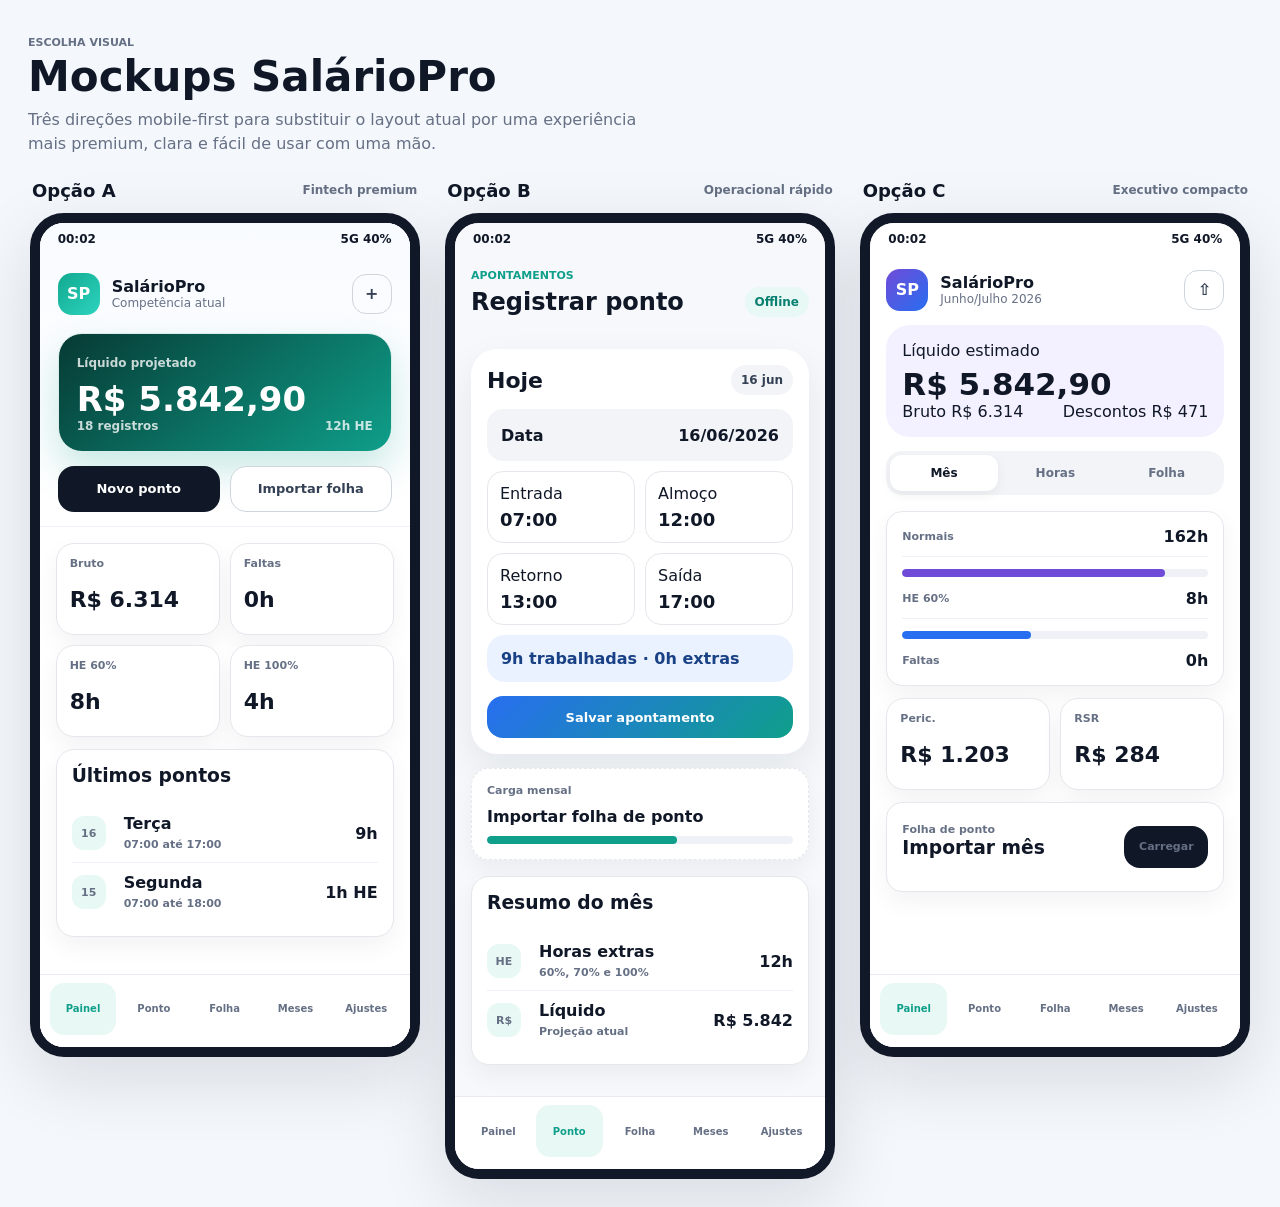
==== mockups.html @ 0b44a525 "Add timesheet import and mobile mockups" ====
<!DOCTYPE html>
<html lang="pt-BR">
<head>
    <meta charset="UTF-8">
    <meta name="viewport" content="width=device-width, initial-scale=1.0">
    <meta name="theme-color" content="#f4f7fb">
    <title>SalárioPro | Mockups</title>
    <style>
        :root {
            color-scheme: light;
            --page: #f4f7fb;
            --ink: #101828;
            --muted: #667085;
            --line: #e4e7ec;
            --teal: #0f9f8a;
            --blue: #286ef0;
            --violet: #6f4bd8;
            --amber: #d97706;
            --danger: #d92d53;
            --shadow: 0 22px 70px rgba(16, 24, 40, 0.12);
            font-family: Inter, ui-sans-serif, system-ui, -apple-system, BlinkMacSystemFont, "Segoe UI", sans-serif;
        }

        * {
            box-sizing: border-box;
        }

        body {
            margin: 0;
            background: var(--page);
            color: var(--ink);
        }

        .page {
            width: min(1280px, 100%);
            margin: 0 auto;
            padding: 28px;
        }

        .header {
            display: flex;
            justify-content: space-between;
            gap: 18px;
            align-items: end;
            margin-bottom: 24px;
        }

        .header p {
            max-width: 620px;
            margin: 7px 0 0;
            color: var(--muted);
            line-height: 1.5;
        }

        .eyebrow {
            margin: 0 0 6px;
            color: var(--teal);
            font-size: 11px;
            font-weight: 900;
            text-transform: uppercase;
        }

        h1,
        h2,
        h3,
        p {
            margin-top: 0;
        }

        h1 {
            margin-bottom: 0;
            font-size: clamp(26px, 4vw, 42px);
            letter-spacing: 0;
        }

        .mockup-grid {
            display: grid;
            grid-template-columns: repeat(3, minmax(300px, 1fr));
            gap: 22px;
            align-items: start;
        }

        .mockup {
            display: grid;
            gap: 12px;
        }

        .mockup-title {
            display: flex;
            justify-content: space-between;
            gap: 12px;
            align-items: center;
            padding: 0 4px;
        }

        .mockup-title h2 {
            margin-bottom: 0;
            font-size: 18px;
        }

        .mockup-title span {
            color: var(--muted);
            font-size: 12px;
            font-weight: 800;
        }

        .phone {
            width: min(390px, 100%);
            min-height: 844px;
            margin: 0 auto;
            overflow: hidden;
            border: 10px solid #111827;
            border-radius: 34px;
            background: #ffffff;
            box-shadow: var(--shadow);
        }

        .screen {
            position: relative;
            min-height: 824px;
            padding-bottom: 88px;
            overflow: hidden;
        }

        .status {
            display: flex;
            justify-content: space-between;
            align-items: center;
            height: 32px;
            padding: 0 18px;
            color: #101828;
            font-size: 12px;
            font-weight: 900;
        }

        .pill {
            display: inline-flex;
            align-items: center;
            min-height: 30px;
            padding: 0 10px;
            border-radius: 999px;
            font-size: 12px;
            font-weight: 900;
        }

        .nav {
            position: absolute;
            right: 0;
            bottom: 0;
            left: 0;
            display: grid;
            grid-template-columns: repeat(5, 1fr);
            gap: 4px;
            padding: 8px 10px 12px;
            border-top: 1px solid rgba(228, 231, 236, 0.86);
            background: rgba(255, 255, 255, 0.96);
            backdrop-filter: blur(16px);
        }

        .nav span {
            display: grid;
            min-height: 52px;
            place-items: center;
            border-radius: 14px;
            color: #667085;
            font-size: 10px;
            font-weight: 800;
        }

        .nav .active {
            color: var(--teal);
            background: #e8f8f4;
        }

        .a-screen {
            background:
                linear-gradient(180deg, #f8fbff 0, #ffffff 36%),
                #ffffff;
        }

        .a-hero {
            padding: 18px 18px 14px;
            border-bottom: 1px solid #eef2f6;
        }

        .brand-row,
        .row {
            display: flex;
            justify-content: space-between;
            gap: 12px;
            align-items: center;
        }

        .logo {
            display: grid;
            width: 42px;
            height: 42px;
            place-items: center;
            border-radius: 14px;
            background: linear-gradient(135deg, #11a98f, #2dd4bf);
            color: #fff;
            font-weight: 900;
        }

        .brand-copy strong,
        .brand-copy span {
            display: block;
        }

        .brand-copy strong {
            font-size: 16px;
        }

        .brand-copy span {
            color: var(--muted);
            font-size: 12px;
        }

        .icon-action {
            display: grid;
            width: 40px;
            height: 40px;
            place-items: center;
            border: 1px solid #d0d5dd;
            border-radius: 14px;
            color: #344054;
            font-weight: 900;
        }

        .balance-card {
            margin-top: 18px;
            padding: 18px;
            border: 1px solid #d8ede8;
            border-radius: 24px;
            background: linear-gradient(140deg, #063a34, #0f9f8a);
            color: #fff;
            box-shadow: 0 18px 38px rgba(15, 159, 138, 0.22);
        }

        .balance-card span {
            color: rgba(255, 255, 255, 0.78);
            font-size: 12px;
            font-weight: 800;
        }

        .balance-card strong {
            display: block;
            margin-top: 8px;
            font-size: 34px;
            letter-spacing: 0;
        }

        .a-actions {
            display: grid;
            grid-template-columns: 1fr 1fr;
            gap: 10px;
            margin-top: 14px;
        }

        .a-actions span,
        .b-action,
        .c-action {
            display: grid;
            min-height: 46px;
            place-items: center;
            border-radius: 16px;
            font-size: 13px;
            font-weight: 900;
        }

        .a-actions span:first-child,
        .b-action,
        .c-action {
            background: #101828;
            color: #fff;
            min-width: 84px;
            min-height: 42px;
            padding: 0 12px;
        }

        .a-actions span:last-child {
            border: 1px solid #d0d5dd;
            color: #344054;
            background: #fff;
        }

        .a-content,
        .b-content,
        .c-content {
            display: grid;
            gap: 12px;
            padding: 16px;
        }

        .mini-grid {
            display: grid;
            grid-template-columns: repeat(2, minmax(0, 1fr));
            gap: 10px;
        }

        .mini-card,
        .timeline-card,
        .sheet-card,
        .c-card {
            border: 1px solid #e4e7ec;
            border-radius: 18px;
            background: #fff;
            box-shadow: 0 10px 24px rgba(16, 24, 40, 0.05);
        }

        .mini-card {
            display: grid;
            gap: 8px;
            min-height: 92px;
            padding: 13px;
        }

        .mini-card span,
        .timeline-card span,
        .sheet-card span,
        .c-card span {
            color: var(--muted);
            font-size: 11px;
            font-weight: 800;
        }

        .mini-card strong {
            font-size: 22px;
        }

        .timeline-card,
        .sheet-card,
        .c-card {
            padding: 15px;
        }

        .timeline-row {
            display: grid;
            grid-template-columns: 42px 1fr auto;
            gap: 10px;
            align-items: center;
            padding: 10px 0;
            border-bottom: 1px solid #eef2f6;
        }

        .timeline-row:last-child {
            border-bottom: 0;
        }

        .dot {
            display: grid;
            width: 34px;
            height: 34px;
            place-items: center;
            border-radius: 12px;
            background: #e8f8f4;
            color: var(--teal);
            font-size: 12px;
            font-weight: 900;
        }

        .b-screen {
            background: #f6f8fb;
        }

        .b-head {
            padding: 14px 16px;
        }

        .b-card {
            margin: 0 16px 14px;
            padding: 16px;
            border-radius: 26px;
            background: #fff;
            box-shadow: 0 16px 38px rgba(16, 24, 40, 0.08);
        }

        .b-title {
            display: flex;
            justify-content: space-between;
            align-items: center;
            gap: 12px;
            margin-bottom: 14px;
        }

        .b-title h2 {
            margin: 0;
            font-size: 22px;
        }

        .b-form {
            display: grid;
            gap: 10px;
        }

        .b-date {
            display: flex;
            justify-content: space-between;
            gap: 12px;
            align-items: center;
            min-height: 52px;
            padding: 0 14px;
            border-radius: 16px;
            background: #f2f4f7;
            font-weight: 900;
        }

        .time-grid {
            display: grid;
            grid-template-columns: repeat(2, minmax(0, 1fr));
            gap: 10px;
        }

        .time-box {
            display: grid;
            gap: 6px;
            min-height: 72px;
            padding: 12px;
            border: 1px solid #e4e7ec;
            border-radius: 16px;
            background: #fff;
        }

        .time-box strong {
            font-size: 18px;
        }

        .b-preview {
            padding: 14px;
            border-radius: 18px;
            background: #eaf1ff;
            color: #194185;
            font-weight: 900;
        }

        .b-action {
            margin-top: 4px;
            background: linear-gradient(135deg, #286ef0, #0f9f8a);
        }

        .sheet-card {
            display: grid;
            gap: 10px;
            margin: 0 16px;
            border-style: dashed;
        }

        .sheet-card strong {
            font-size: 16px;
        }

        .c-screen {
            background: #ffffff;
        }

        .c-head {
            padding: 14px 16px 0;
        }

        .c-summary {
            margin: 14px 16px 0;
            padding: 16px;
            border-radius: 24px;
            background: #f3f0ff;
        }

        .c-summary strong {
            display: block;
            margin-top: 6px;
            font-size: 31px;
        }

        .c-tabs {
            display: grid;
            grid-template-columns: repeat(3, 1fr);
            gap: 4px;
            margin: 14px 16px 0;
            padding: 4px;
            border-radius: 16px;
            background: #f2f4f7;
        }

        .c-tabs span {
            display: grid;
            min-height: 36px;
            place-items: center;
            border-radius: 12px;
            color: var(--muted);
            font-size: 12px;
            font-weight: 900;
        }

        .c-tabs .active {
            background: #fff;
            color: var(--ink);
            box-shadow: 0 4px 12px rgba(16, 24, 40, 0.06);
        }

        .c-card {
            display: grid;
            gap: 12px;
            border-radius: 16px;
        }

        .c-line {
            display: flex;
            justify-content: space-between;
            gap: 12px;
            align-items: center;
            padding-bottom: 10px;
            border-bottom: 1px solid #eef2f6;
        }

        .c-line:last-child {
            border-bottom: 0;
            padding-bottom: 0;
        }

        .bar {
            height: 8px;
            overflow: hidden;
            border-radius: 99px;
            background: #eef2f6;
        }

        .bar i {
            display: block;
            height: 100%;
            border-radius: inherit;
            background: var(--violet);
        }

        @media (max-width: 1080px) {
            .mockup-grid {
                grid-template-columns: 1fr;
            }

            .header {
                align-items: flex-start;
                flex-direction: column;
            }
        }

        @media (max-width: 460px) {
            .page {
                padding: 18px 12px;
            }

            .phone {
                border-width: 0;
                border-radius: 22px;
            }
        }
    </style>
</head>
<body>
    <main class="page">
        <header class="header">
            <div>
                <p class="eyebrow">Escolha visual</p>
                <h1>Mockups SalárioPro</h1>
                <p>Três direções mobile-first para substituir o layout atual por uma experiência mais premium, clara e fácil de usar com uma mão.</p>
            </div>
        </header>

        <section class="mockup-grid" aria-label="Opções de layout">
            <article class="mockup">
                <div class="mockup-title">
                    <h2>Opção A</h2>
                    <span>Fintech premium</span>
                </div>
                <div class="phone">
                    <div class="screen a-screen">
                        <div class="status"><span>00:02</span><span>5G 40%</span></div>
                        <div class="a-hero">
                            <div class="brand-row">
                                <div class="row">
                                    <span class="logo">SP</span>
                                    <span class="brand-copy">
                                        <strong>SalárioPro</strong>
                                        <span>Competência atual</span>
                                    </span>
                                </div>
                                <span class="icon-action">+</span>
                            </div>
                            <div class="balance-card">
                                <span>Líquido projetado</span>
                                <strong>R$ 5.842,90</strong>
                                <div class="row">
                                    <span>18 registros</span>
                                    <span>12h HE</span>
                                </div>
                            </div>
                            <div class="a-actions">
                                <span>Novo ponto</span>
                                <span>Importar folha</span>
                            </div>
                        </div>
                        <div class="a-content">
                            <div class="mini-grid">
                                <div class="mini-card"><span>Bruto</span><strong>R$ 6.314</strong></div>
                                <div class="mini-card"><span>Faltas</span><strong>0h</strong></div>
                                <div class="mini-card"><span>HE 60%</span><strong>8h</strong></div>
                                <div class="mini-card"><span>HE 100%</span><strong>4h</strong></div>
                            </div>
                            <div class="timeline-card">
                                <h3>Últimos pontos</h3>
                                <div class="timeline-row"><span class="dot">16</span><div><strong>Terça</strong><br><span>07:00 até 17:00</span></div><strong>9h</strong></div>
                                <div class="timeline-row"><span class="dot">15</span><div><strong>Segunda</strong><br><span>07:00 até 18:00</span></div><strong>1h HE</strong></div>
                            </div>
                        </div>
                        <nav class="nav"><span class="active">Painel</span><span>Ponto</span><span>Folha</span><span>Meses</span><span>Ajustes</span></nav>
                    </div>
                </div>
            </article>

            <article class="mockup">
                <div class="mockup-title">
                    <h2>Opção B</h2>
                    <span>Operacional rápido</span>
                </div>
                <div class="phone">
                    <div class="screen b-screen">
                        <div class="status"><span>00:02</span><span>5G 40%</span></div>
                        <div class="b-head">
                            <div class="brand-row">
                                <div>
                                    <p class="eyebrow">Apontamentos</p>
                                    <h2>Registrar ponto</h2>
                                </div>
                                <span class="pill" style="background:#e8f8f4;color:#087f70;">Offline</span>
                            </div>
                        </div>
                        <div class="b-card">
                            <div class="b-title">
                                <h2>Hoje</h2>
                                <span class="pill" style="background:#f2f4f7;color:#344054;">16 jun</span>
                            </div>
                            <div class="b-form">
                                <div class="b-date"><span>Data</span><strong>16/06/2026</strong></div>
                                <div class="time-grid">
                                    <div class="time-box"><span>Entrada</span><strong>07:00</strong></div>
                                    <div class="time-box"><span>Almoço</span><strong>12:00</strong></div>
                                    <div class="time-box"><span>Retorno</span><strong>13:00</strong></div>
                                    <div class="time-box"><span>Saída</span><strong>17:00</strong></div>
                                </div>
                                <div class="b-preview">9h trabalhadas · 0h extras</div>
                                <div class="b-action">Salvar apontamento</div>
                            </div>
                        </div>
                        <div class="sheet-card">
                            <span>Carga mensal</span>
                            <strong>Importar folha de ponto</strong>
                            <div class="bar"><i style="width:62%;background:#0f9f8a;"></i></div>
                        </div>
                        <div class="b-content">
                            <div class="timeline-card">
                                <h3>Resumo do mês</h3>
                                <div class="timeline-row"><span class="dot">HE</span><div><strong>Horas extras</strong><br><span>60%, 70% e 100%</span></div><strong>12h</strong></div>
                                <div class="timeline-row"><span class="dot">R$</span><div><strong>Líquido</strong><br><span>Projeção atual</span></div><strong>R$ 5.842</strong></div>
                            </div>
                        </div>
                        <nav class="nav"><span>Painel</span><span class="active">Ponto</span><span>Folha</span><span>Meses</span><span>Ajustes</span></nav>
                    </div>
                </div>
            </article>

            <article class="mockup">
                <div class="mockup-title">
                    <h2>Opção C</h2>
                    <span>Executivo compacto</span>
                </div>
                <div class="phone">
                    <div class="screen c-screen">
                        <div class="status"><span>00:02</span><span>5G 40%</span></div>
                        <div class="c-head">
                            <div class="brand-row">
                                <div class="row">
                                    <span class="logo" style="background:linear-gradient(135deg,#6f4bd8,#286ef0);">SP</span>
                                    <span class="brand-copy">
                                        <strong>SalárioPro</strong>
                                        <span>Junho/Julho 2026</span>
                                    </span>
                                </div>
                                <span class="icon-action">⇧</span>
                            </div>
                        </div>
                        <div class="c-summary">
                            <span>Líquido estimado</span>
                            <strong>R$ 5.842,90</strong>
                            <div class="row"><span>Bruto R$ 6.314</span><span>Descontos R$ 471</span></div>
                        </div>
                        <div class="c-tabs"><span class="active">Mês</span><span>Horas</span><span>Folha</span></div>
                        <div class="c-content">
                            <div class="c-card">
                                <div class="c-line"><span>Normais</span><strong>162h</strong></div>
                                <div class="bar"><i style="width:86%;"></i></div>
                                <div class="c-line"><span>HE 60%</span><strong>8h</strong></div>
                                <div class="bar"><i style="width:42%;background:#286ef0;"></i></div>
                                <div class="c-line"><span>Faltas</span><strong>0h</strong></div>
                            </div>
                            <div class="mini-grid">
                                <div class="mini-card"><span>Peric.</span><strong>R$ 1.203</strong></div>
                                <div class="mini-card"><span>RSR</span><strong>R$ 284</strong></div>
                            </div>
                            <div class="c-card">
                                <div class="row"><div><span>Folha de ponto</span><h3>Importar mês</h3></div><span class="c-action">Carregar</span></div>
                            </div>
                        </div>
                        <nav class="nav"><span class="active">Painel</span><span>Ponto</span><span>Folha</span><span>Meses</span><span>Ajustes</span></nav>
                    </div>
                </div>
            </article>
        </section>
    </main>
</body>
</html>
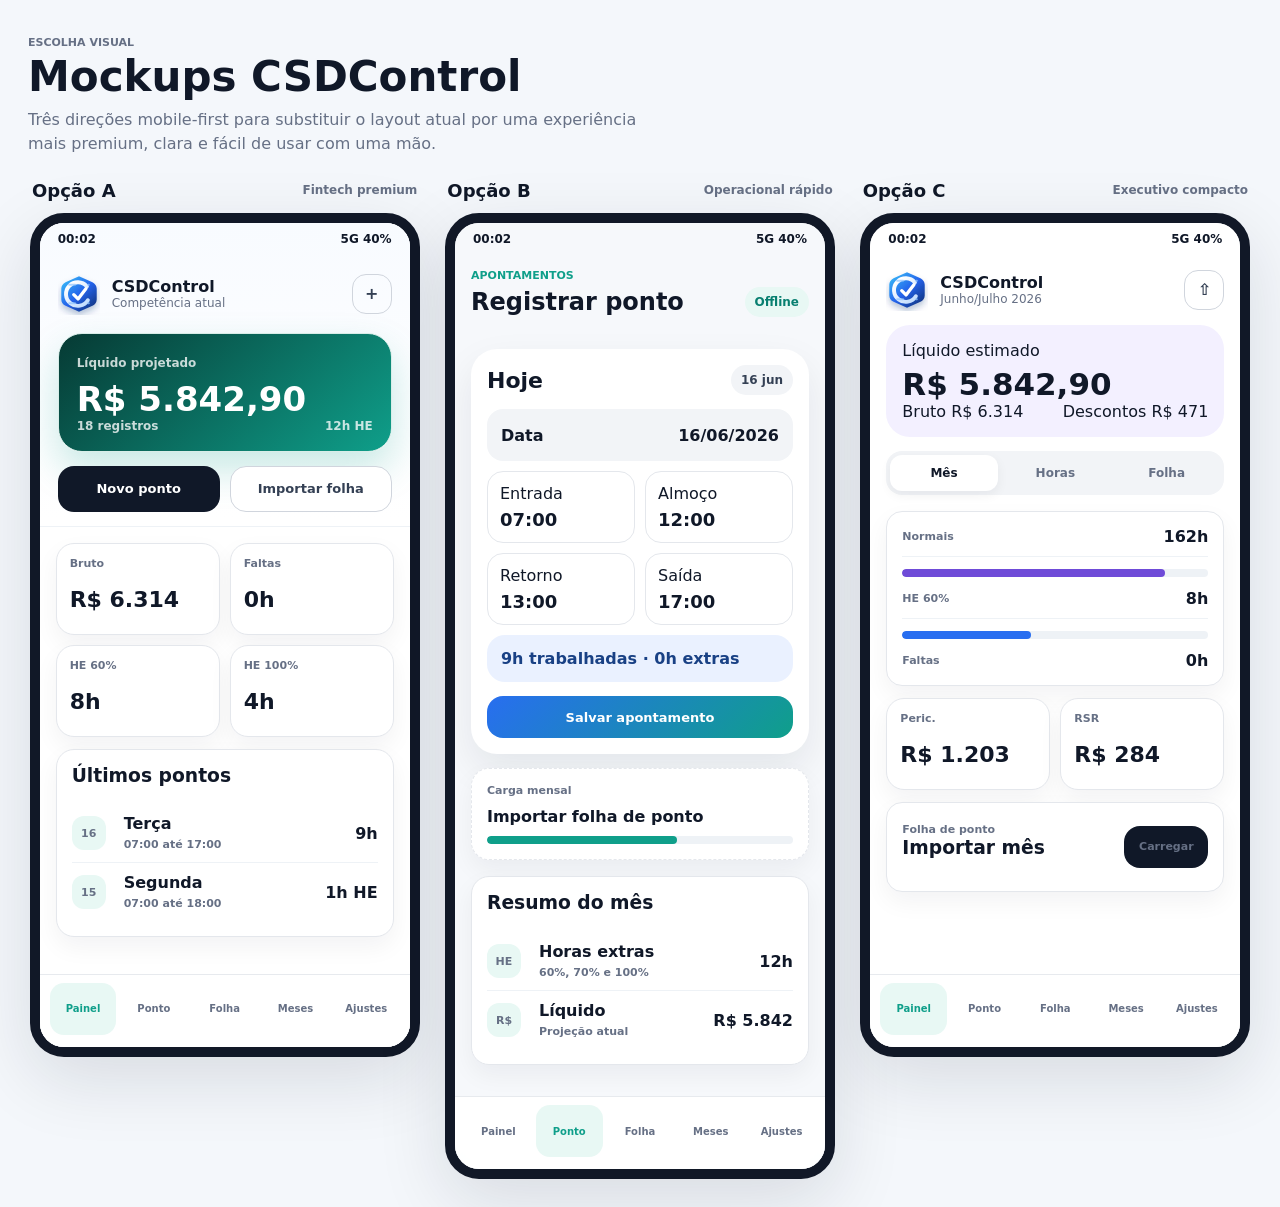
==== commit 88a4cc19: "Unify CSDControl brand theme" ====
--- a/mockups.html
+++ b/mockups.html
@@ -4,7 +4,7 @@
     <meta charset="UTF-8">
     <meta name="viewport" content="width=device-width, initial-scale=1.0">
     <meta name="theme-color" content="#f4f7fb">
-    <title>SalárioPro | Mockups</title>
+    <title>CSDControl | Mockups</title>
     <style>
         :root {
             color-scheme: light;
@@ -196,10 +196,15 @@
             width: 42px;
             height: 42px;
             place-items: center;
-            border-radius: 14px;
-            background: linear-gradient(135deg, #11a98f, #2dd4bf);
-            color: #fff;
-            font-weight: 900;
+            border-radius: 0;
+            background: transparent;
+        }
+
+        .logo img {
+            display: block;
+            width: 100%;
+            height: 100%;
+            object-fit: contain;
         }
 
         .brand-copy strong,
@@ -558,7 +563,7 @@
         <header class="header">
             <div>
                 <p class="eyebrow">Escolha visual</p>
-                <h1>Mockups SalárioPro</h1>
+                <h1>Mockups CSDControl</h1>
                 <p>Três direções mobile-first para substituir o layout atual por uma experiência mais premium, clara e fácil de usar com uma mão.</p>
             </div>
         </header>
@@ -575,9 +580,9 @@
                         <div class="a-hero">
                             <div class="brand-row">
                                 <div class="row">
-                                    <span class="logo">SP</span>
+                                    <span class="logo"><img src="./assets/img/logo-mark.svg" alt=""></span>
                                     <span class="brand-copy">
-                                        <strong>SalárioPro</strong>
+                                        <strong>CSDControl</strong>
                                         <span>Competência atual</span>
                                     </span>
                                 </div>
@@ -676,9 +681,9 @@
                         <div class="c-head">
                             <div class="brand-row">
                                 <div class="row">
-                                    <span class="logo" style="background:linear-gradient(135deg,#6f4bd8,#286ef0);">SP</span>
+                                    <span class="logo"><img src="./assets/img/logo-mark.svg" alt=""></span>
                                     <span class="brand-copy">
-                                        <strong>SalárioPro</strong>
+                                        <strong>CSDControl</strong>
                                         <span>Junho/Julho 2026</span>
                                     </span>
                                 </div>
